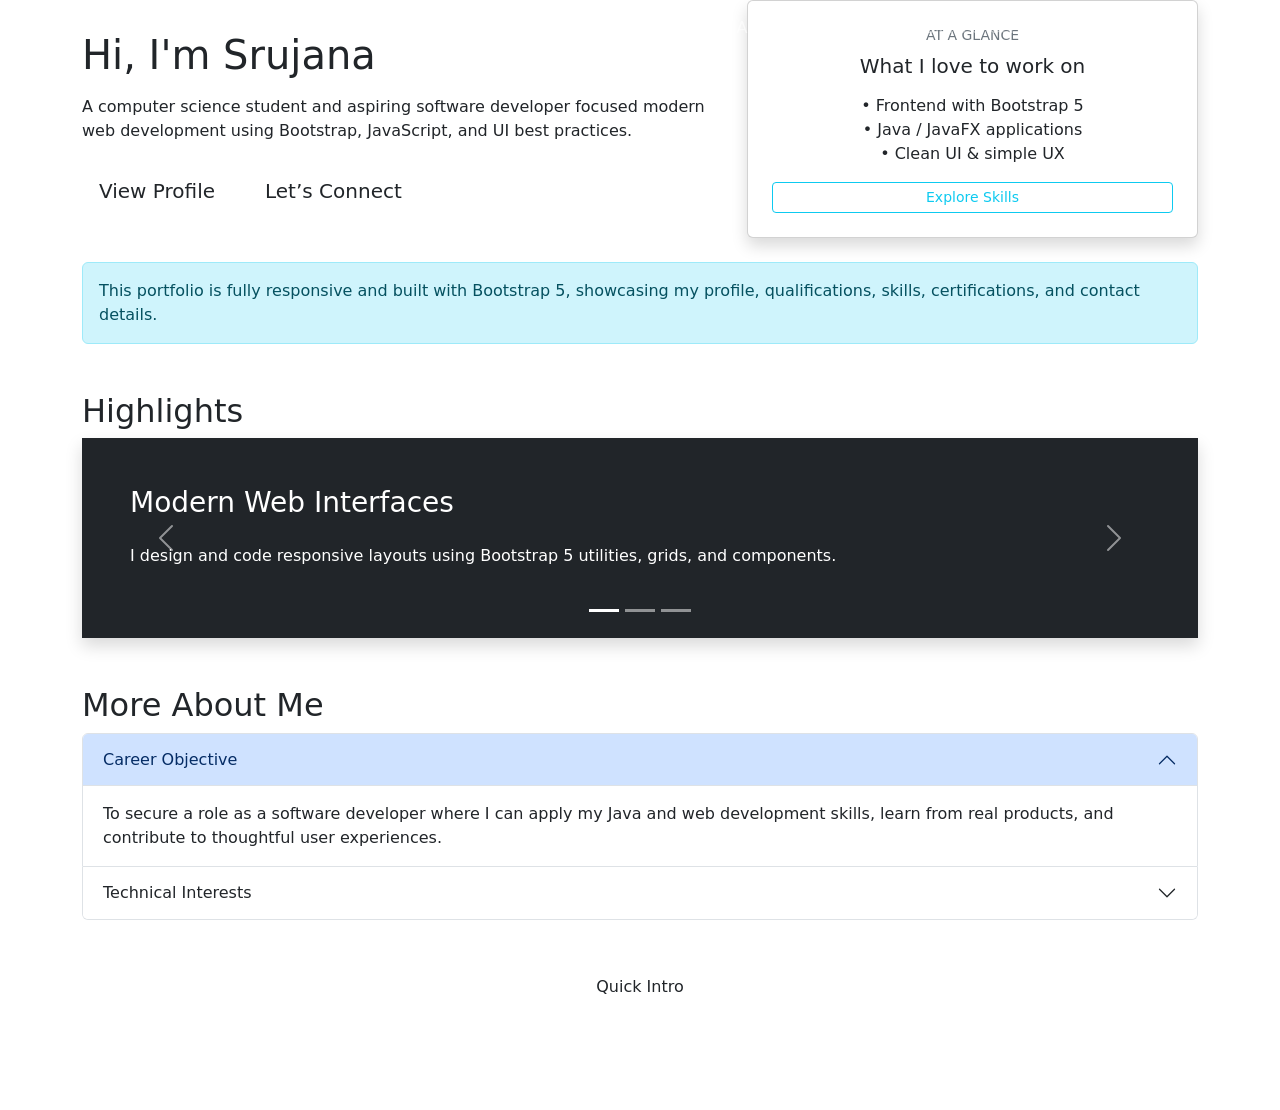
==== index.html @ 4a3a36aa "Add files via upload" ====
<!doctype html>
<html lang="en">
<head>
  <meta charset="utf-8">
  <meta name="viewport" content="width=device-width, initial-scale=1">
  <title>My Portfolio - Home</title>
  <link href="https://cdn.jsdelivr.net/npm/bootstrap@5.3.3/dist/css/bootstrap.min.css" rel="stylesheet">
  <link rel="stylesheet" href="css/style.css">
</head>
<body>

<nav class="navbar navbar-expand-lg navbar-dark fixed-top">
  <div class="container">
    <a class="navbar-brand" href="index.html">SRUJANA.</a>
    <button class="navbar-toggler" type="button" data-bs-toggle="collapse"
            data-bs-target="#navbarNavDropdown" aria-controls="navbarNavDropdown"
            aria-expanded="false" aria-label="Toggle navigation">
      <span class="navbar-toggler-icon"></span>
    </button>
    <div class="collapse navbar-collapse" id="navbarNavDropdown">
      <ul class="navbar-nav ms-auto">
        <li class="nav-item">
          <a class="nav-link active" href="index.html">Home</a>
        </li>
        <li class="nav-item">
          <a class="nav-link" href="about.html">About</a>
        </li>
        <li class="nav-item">
          <a class="nav-link" href="qualifications.html">Qualifications</a>
        </li>
        <li class="nav-item dropdown">
          <a class="nav-link dropdown-toggle" href="#" id="navbarDropdown"
             role="button" data-bs-toggle="dropdown" aria-expanded="false">
            Skills & Certifications
          </a>
          <ul class="dropdown-menu dropdown-menu-end" aria-labelledby="navbarDropdown">
            <li><a class="dropdown-item" href="skills.html">Skills</a></li>
            <li><a class="dropdown-item" href="certifications.html">Certifications</a></li>
          </ul>
        </li>
        <li class="nav-item">
          <a class="nav-link" href="contact.html">Contact</a>
        </li>
      </ul>
    </div>
  </div>
</nav>

<section class="hero">
  <div class="container">
    <div class="row align-items-center g-4">
      <div class="col-lg-7">
        <p class="hero-subtitle mb-2"> </p>
        <h1 class="hero-title mb-3">
          Hi, I'm <span class="hero-highlight">Srujana</span><br>
        
        </h1>
        <p class="hero-lead mb-4">
          A computer science student and aspiring software developer focused  modern web development using Bootstrap, JavaScript, and UI best practices.
        </p>
        <div class="d-flex flex-wrap gap-3">
          <a href="about.html" class="btn btn-main btn-lg">View Profile</a>
          <a href="contact.html" class="btn btn-ghost btn-lg">Let’s Connect</a>
        </div>
      </div>
      <div class="col-lg-5 text-center">
        <div class="card shadow p-4">
          <p class="text-uppercase small text-secondary mb-2">At a glance</p>
          <h5 class="mb-3">What I love to work on</h5>
          <ul class="list-unstyled mb-3">
            <li>• Frontend with Bootstrap 5</li>
            <li>• Java / JavaFX applications</li>
            <li>• Clean UI & simple UX</li>
          </ul>
          <a href="skills.html" class="btn btn-outline-info btn-sm">Explore Skills</a>
        </div>
      </div>
    </div>
  </div>
</section>

<div class="container mt-4">
  <div class="alert alert-info" role="alert">
    This portfolio is fully responsive and built with Bootstrap 5, showcasing my profile, qualifications, skills, certifications, and contact details.
  </div>
</div>

<div class="container my-5">
  <h2 class="section-title">Highlights</h2>
  <div id="highlightCarousel" class="carousel slide" data-bs-ride="carousel">
    <div class="carousel-indicators">
      <button type="button" data-bs-target="#highlightCarousel" data-bs-slide-to="0" class="active" aria-current="true"></button>
      <button type="button" data-bs-target="#highlightCarousel" data-bs-slide-to="1"></button>
      <button type="button" data-bs-target="#highlightCarousel" data-bs-slide-to="2"></button>
    </div>
    <div class="carousel-inner shadow">
      <div class="carousel-item active bg-dark text-white p-5" style="min-height:200px;">
        <div class="d-flex flex-column justify-content-center h-100">
          <h3>Modern Web Interfaces</h3>
          <p class="mt-3">I design and code responsive layouts using Bootstrap 5 utilities, grids, and components.</p>
        </div>
      </div>
      <div class="carousel-item bg-primary text-white p-5" style="min-height:200px;">
        <div class="d-flex flex-column justify-content-center h-100">
          <h3>Strong Academic Foundation</h3>
          <p class="mt-3">My academic work reflects solid fundamentals in programming, algorithms, and software engineering.</p>
        </div>
      </div>
      <div class="carousel-item bg-secondary text-white p-5" style="min-height:200px;">
        <div class="d-flex flex-column justify-content-center h-100">
          <h3>Certified Skills</h3>
          <p class="mt-3">Several online certifications back my continuous learning in web and Java development.</p>
        </div>
      </div>
    </div>
    <button class="carousel-control-prev" type="button" data-bs-target="#highlightCarousel" data-bs-slide="prev">
      <span class="carousel-control-prev-icon"></span>
      <span class="visually-hidden">Previous</span>
    </button>
    <button class="carousel-control-next" type="button" data-bs-target="#highlightCarousel" data-bs-slide="next">
      <span class="carousel-control-next-icon"></span>
      <span class="visually-hidden">Next</span>
    </button>
  </div>
</div>

<div class="container my-5">
  <h2 class="section-title">More About Me</h2>
  <div class="accordion" id="aboutAccordion">
    <div class="accordion-item">
      <h2 class="accordion-header" id="headingOne">
        <button class="accordion-button" type="button" data-bs-toggle="collapse"
                data-bs-target="#collapseOne" aria-expanded="true" aria-controls="collapseOne">
          Career Objective
        </button>
      </h2>
      <div id="collapseOne" class="accordion-collapse collapse show"
           aria-labelledby="headingOne" data-bs-parent="#aboutAccordion">
        <div class="accordion-body">
          To secure a role as a software developer where I can apply my Java and web development skills, learn from real products, and contribute to thoughtful user experiences.
        </div>
      </div>
    </div>
    <div class="accordion-item">
      <h2 class="accordion-header" id="headingTwo">
        <button class="accordion-button collapsed" type="button" data-bs-toggle="collapse"
                data-bs-target="#collapseTwo" aria-expanded="false" aria-controls="collapseTwo">
          Technical Interests
        </button>
      </h2>
      <div id="collapseTwo" class="accordion-collapse collapse"
           aria-labelledby="headingTwo" data-bs-parent="#aboutAccordion">
        <div class="accordion-body">
          Frontend development with Bootstrap and JavaScript, Java/JavaFX applications, UI design, and growth experiments for digital products.
        </div>
      </div>
    </div>
  </div>
</div>

<div class="container text-center my-4">
  <button type="button" class="btn btn-main" data-bs-toggle="modal" data-bs-target="#introModal">
    Quick Intro
  </button>
</div>

<div class="modal fade" id="introModal" tabindex="-1" aria-labelledby="introModalLabel" aria-hidden="true">
  <div class="modal-dialog">
    <div class="modal-content">
      <div class="modal-header">
        <h1 class="modal-title fs-5" id="introModalLabel">About This Portfolio</h1>
        <button type="button" class="btn-close" data-bs-dismiss="modal" aria-label="Close"></button>
      </div>
      <div class="modal-body">
        This portfolio demonstrates Bootstrap 5 components such as navbar, grid system, cards, buttons, forms, tables, progress bars, badges, alerts, modal, accordion, dropdown, and carousel in a single cohesive design.
      </div>
      <div class="modal-footer">
        <button type="button" class="btn btn-ghost" data-bs-dismiss="modal">Close</button>
        <a href="about.html" class="btn btn-main">Go to About</a>
      </div>
    </div>
  </div>
</div>

<footer class="text-white text-center py-3">
  <small>&copy; 2026 Srujana Byagari. All rights reserved.</small>
</footer>

<script src="https://cdn.jsdelivr.net/npm/bootstrap@5.3.3/dist/js/bootstrap.bundle.min.js"></script>
</body>
</html>
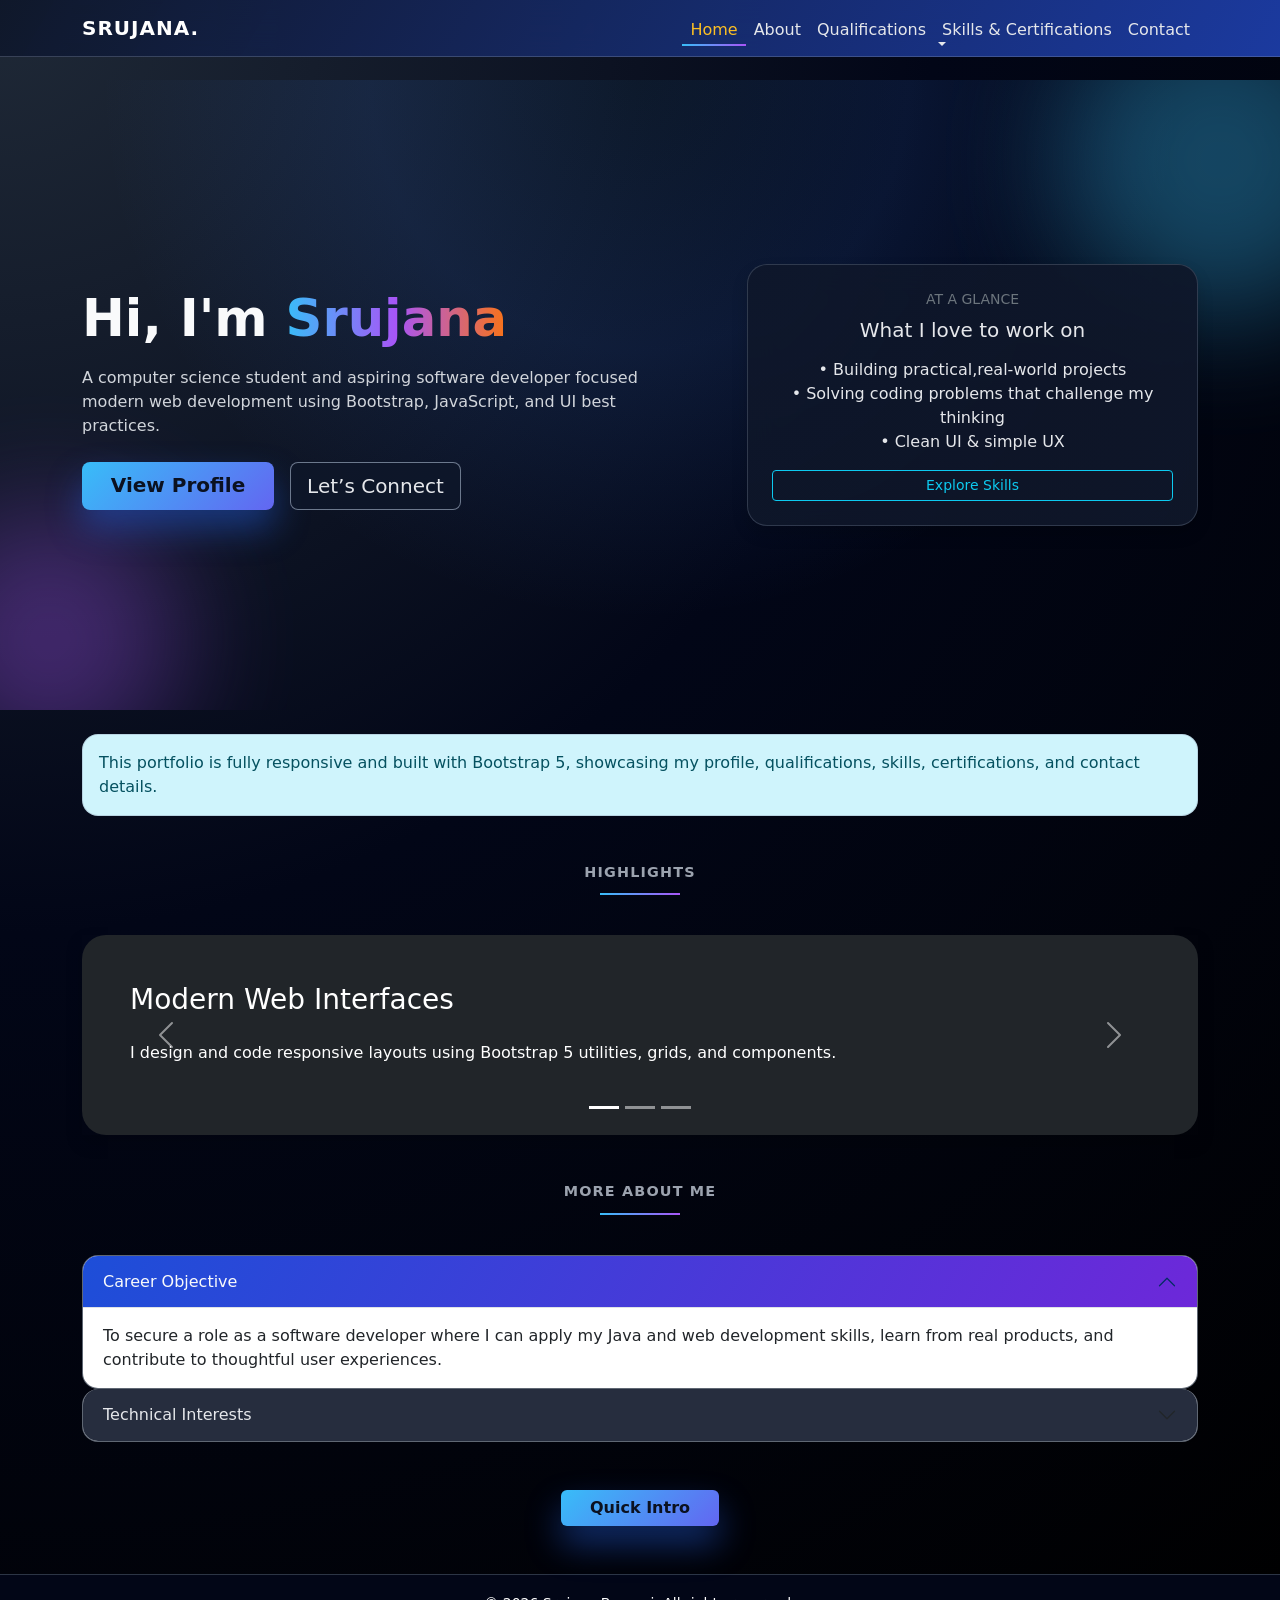
==== commit ea6bb3b3: "Add files via upload" ====
--- a/index.html
+++ b/index.html
@@ -68,8 +68,8 @@
           <p class="text-uppercase small text-secondary mb-2">At a glance</p>
           <h5 class="mb-3">What I love to work on</h5>
           <ul class="list-unstyled mb-3">
-            <li>• Frontend with Bootstrap 5</li>
-            <li>• Java / JavaFX applications</li>
+            <li>• Building practical,real-world projects</li>
+            <li>• Solving coding problems that challenge my thinking</li>
             <li>• Clean UI & simple UX</li>
           </ul>
           <a href="skills.html" class="btn btn-outline-info btn-sm">Explore Skills</a>
--- a/css/style.css
+++ b/css/style.css
@@ -0,0 +1,293 @@
+/* Global */
+*,
+*::before,
+*::after {
+    box-sizing: border-box;
+}
+
+body {
+    padding-top: 80px;
+    font-family: system-ui, -apple-system, BlinkMacSystemFont, "Segoe UI", sans-serif;
+    background: radial-gradient(circle at top left, #1f2937 0%, #020617 45%, #000 100%);
+    color: #e5e7eb;
+}
+
+/* Gradient / Glass navbar */
+.navbar {
+    backdrop-filter: blur(18px);
+    background: linear-gradient(120deg, rgba(15,23,42,0.95), rgba(30,64,175,0.9));
+    border-bottom: 1px solid rgba(148,163,184,0.3);
+}
+
+.navbar-brand {
+    font-weight: 700;
+    letter-spacing: 0.05em;
+}
+
+.navbar-nav .nav-link {
+    font-weight: 500;
+    color: #e5e7eb !important;
+    position: relative;
+    padding-bottom: 0.3rem;
+}
+
+.navbar-nav .nav-link::after {
+    content: "";
+    position: absolute;
+    left: 0;
+    bottom: 0;
+    width: 0;
+    height: 2px;
+    background: linear-gradient(90deg, #38bdf8, #a855f7);
+    transition: width 0.25s ease-out;
+}
+
+.navbar-nav .nav-link:hover::after,
+.navbar-nav .nav-link.active::after {
+    width: 100%;
+}
+
+.navbar-nav .nav-link.active {
+    color: #fbbf24 !important;
+}
+
+/* Hero section */
+.hero {
+    min-height: 70vh;
+    display: flex;
+    align-items: center;
+    justify-content: center;
+    text-align: left;
+    background: radial-gradient(circle at top, rgba(56,189,248,0.05), rgba(59,130,246,0.12), transparent 60%);
+    color: #f9fafb;
+    position: relative;
+    overflow: hidden;
+}
+
+.hero::before,
+.hero::after {
+    content: "";
+    position: absolute;
+    border-radius: 999px;
+    filter: blur(60px);
+    opacity: 0.7;
+}
+
+.hero::before {
+    width: 320px;
+    height: 320px;
+    background: rgba(56,189,248,0.5);
+    top: -80px;
+    right: -100px;
+}
+
+.hero::after {
+    width: 260px;
+    height: 260px;
+    background: rgba(168,85,247,0.5);
+    bottom: -60px;
+    left: -80px;
+}
+
+.hero .container {
+    position: relative;
+    z-index: 1;
+}
+
+.hero-subtitle {
+    text-transform: uppercase;
+    letter-spacing: 0.2em;
+    font-size: 0.85rem;
+    color: #9ca3af;
+}
+
+.hero-title {
+    font-size: clamp(2.5rem, 4vw, 3.5rem);
+    font-weight: 800;
+}
+
+.hero-highlight {
+    background: linear-gradient(90deg, #38bdf8, #a855f7, #f97316);
+    -webkit-background-clip: text;
+    color: transparent;
+}
+
+.hero-lead {
+    max-width: 560px;
+    color: #d1d5db;
+}
+
+/* Fancy buttons */
+.btn-main {
+    background: linear-gradient(135deg, #38bdf8, #6366f1);
+    border: none;
+    color: #0b1120;
+    font-weight: 600;
+    padding-inline: 1.8rem;
+    box-shadow: 0 18px 35px rgba(37,99,235,0.45);
+}
+
+.btn-main:hover {
+    filter: brightness(1.08);
+    box-shadow: 0 22px 45px rgba(79,70,229,0.6);
+}
+
+.btn-ghost {
+    border: 1px solid rgba(148,163,184,0.7);
+    color: #e5e7eb;
+    background: rgba(15,23,42,0.85);
+}
+
+.btn-ghost:hover {
+    background: rgba(30,64,175,0.85);
+    border-color: rgba(129,140,248,0.9);
+}
+
+/* Section titles */
+.section-title {
+    margin-bottom: 2.5rem;
+    text-align: center;
+    font-weight: 700;
+    letter-spacing: 0.08em;
+    text-transform: uppercase;
+    font-size: 0.9rem;
+    color: #9ca3af;
+}
+
+.section-title::after {
+    content: "";
+    display: block;
+    width: 80px;
+    height: 2px;
+    margin: 0.75rem auto 0;
+    background: linear-gradient(90deg, #38bdf8, #a855f7);
+}
+
+/* Glass cards */
+.card {
+    border: 1px solid rgba(148,163,184,0.25);
+    background: radial-gradient(circle at top left, rgba(15,23,42,0.85), rgba(15,23,42,0.95));
+    backdrop-filter: blur(16px);
+    color: #e5e7eb;
+    border-radius: 1.25rem;
+}
+
+.card.shadow {
+    box-shadow: 0 24px 60px rgba(15,23,42,0.9);
+}
+
+.card-title {
+    font-weight: 700;
+}
+
+/* Profile image */
+.profile-img {
+    max-width: 220px;
+    border-radius: 999px;
+    object-fit: cover;
+    border: 3px solid rgba(148,163,184,0.6);
+    box-shadow: 0 24px 60px rgba(15,23,42, 0.9);
+}
+
+/* Table styling */
+.table {
+    color: #e5e7eb;
+}
+
+.table thead {
+    background: linear-gradient(90deg, #1e293b, #0f172a);
+}
+
+.table-striped > tbody > tr:nth-of-type(odd) {
+    --bs-table-accent-bg: rgba(15,23,42,0.8);
+}
+
+/* Progress bars */
+.progress {
+    background-color: rgba(15,23,42,0.9);
+    border-radius: 999px;
+    overflow: hidden;
+    border: 1px solid rgba(55,65,81,0.8);
+}
+
+.progress-bar {
+    font-size: 0.8rem;
+    font-weight: 600;
+}
+
+/* List group */
+.list-group-item {
+    background-color: rgba(15,23,42,0.9);
+    color: #e5e7eb;
+    border-color: rgba(55,65,81,0.7);
+}
+
+/* Alerts */
+.alert {
+    border-radius: 1rem;
+    border: 1px solid rgba(148,163,184,0.4);
+}
+
+/* Accordion */
+.accordion-item {
+    border-radius: 1rem !important;
+    overflow: hidden;
+    border: 1px solid rgba(55,65,81,0.8);
+}
+
+.accordion-button {
+    background-color: rgba(15,23,42,0.9);
+    color: #e5e7eb;
+}
+
+.accordion-button:not(.collapsed) {
+    background: linear-gradient(120deg, #1d4ed8, #6d28d9);
+    color: #f9fafb;
+}
+
+/* Carousel */
+.carousel-inner > .carousel-item {
+    border-radius: 1.5rem;
+}
+
+/* Forms */
+.form-control,
+.input-group-text,
+.form-select {
+    background-color: rgba(15,23,42,0.9);
+    border-color: rgba(75,85,99,0.9);
+    color: #e5e7eb;
+}
+
+.form-control:focus,
+.form-select:focus {
+    border-color: #38bdf8;
+    box-shadow: 0 0 0 0.2rem rgba(56,189,248,0.25);
+}
+
+/* Footer */
+footer {
+    margin-top: 3rem;
+    background: radial-gradient(circle at top, #020617, #020617);
+    border-top: 1px solid rgba(55,65,81,0.8);
+}
+
+/* Small tweaks */
+.badge {
+    border-radius: 999px;
+}
+
+/* Responsive tweaks */
+@media (max-width: 576px) {
+    body {
+        padding-top: 70px;
+    }
+
+    .hero {
+        text-align: center;
+    }
+
+    .hero-lead {
+        margin-inline: auto;
+    }
+}
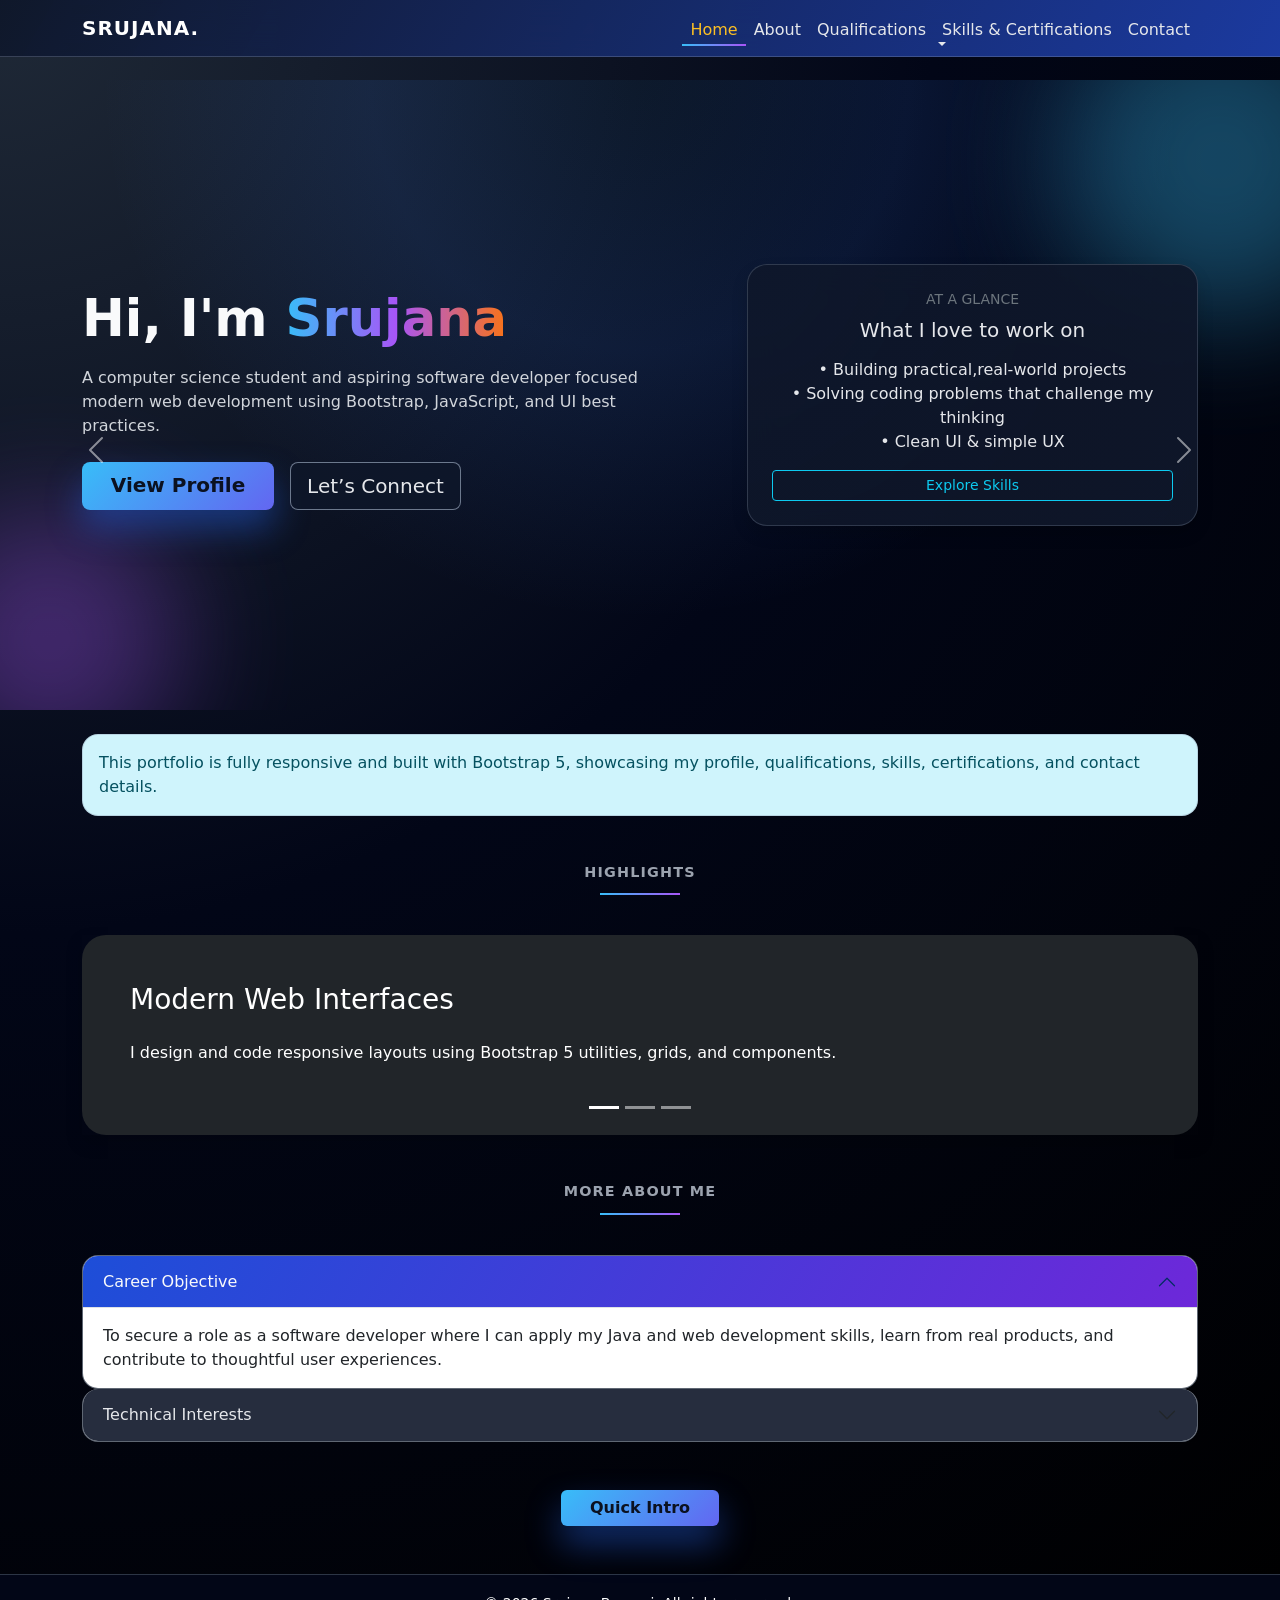
==== commit 0ad661df: "Add files via upload" ====
--- a/index.html
+++ b/index.html
@@ -100,13 +100,9 @@
           <p class="mt-3">I design and code responsive layouts using Bootstrap 5 utilities, grids, and components.</p>
         </div>
       </div>
-      <div class="carousel-item bg-primary text-white p-5" style="min-height:200px;">
-        <div class="d-flex flex-column justify-content-center h-100">
-          <h3>Strong Academic Foundation</h3>
-          <p class="mt-3">My academic work reflects solid fundamentals in programming, algorithms, and software engineering.</p>
-        </div>
+      
       </div>
-      <div class="carousel-item bg-secondary text-white p-5" style="min-height:200px;">
+      <div class="carousel-item bg-dark text-white p-5" style="min-height:200px;">
         <div class="d-flex flex-column justify-content-center h-100">
           <h3>Certified Skills</h3>
           <p class="mt-3">Several online certifications back my continuous learning in web and Java development.</p>
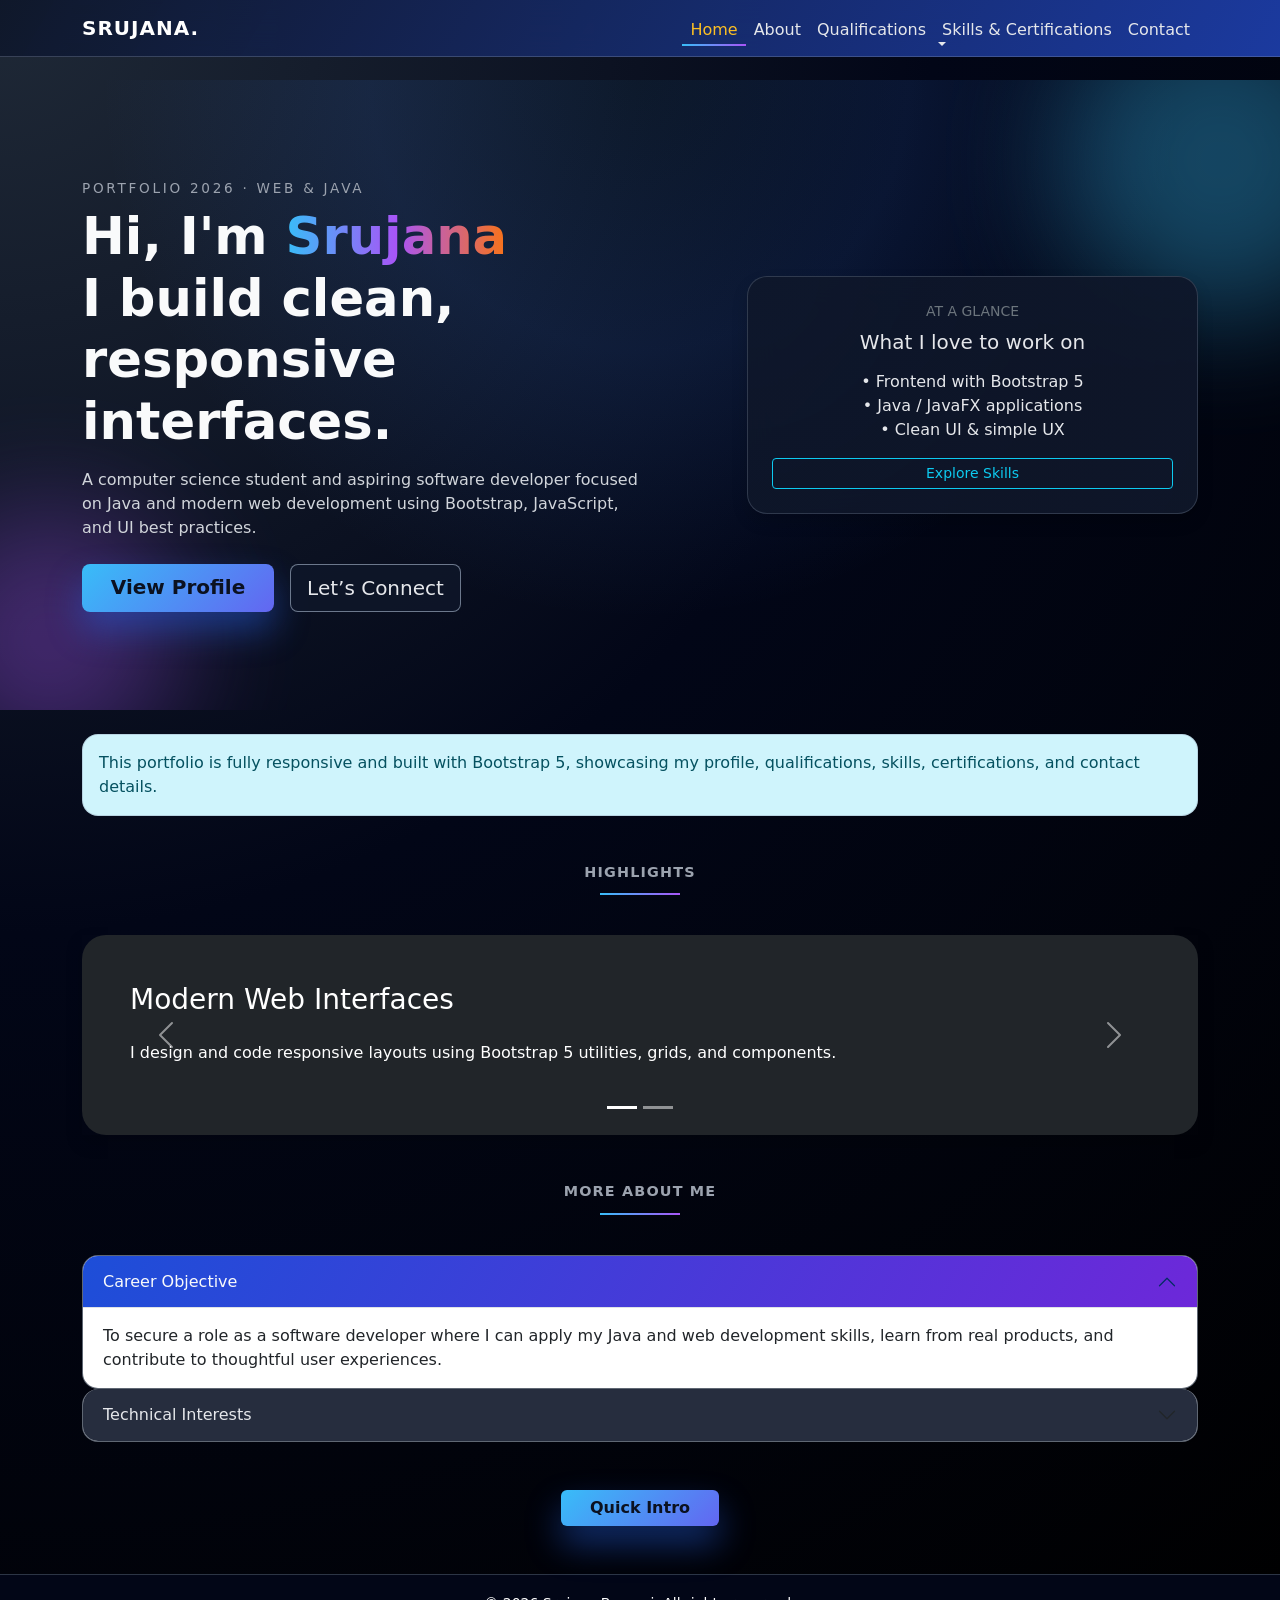
==== commit 1e1f6eee: "Add files via upload" ====
--- a/index.html
+++ b/index.html
@@ -50,13 +50,13 @@
   <div class="container">
     <div class="row align-items-center g-4">
       <div class="col-lg-7">
-        <p class="hero-subtitle mb-2"> </p>
+        <p class="hero-subtitle mb-2">Portfolio 2026 · Web & Java</p>
         <h1 class="hero-title mb-3">
           Hi, I'm <span class="hero-highlight">Srujana</span><br>
-        
+          I build clean, responsive interfaces.
         </h1>
         <p class="hero-lead mb-4">
-          A computer science student and aspiring software developer focused  modern web development using Bootstrap, JavaScript, and UI best practices.
+          A computer science student and aspiring software developer focused on Java and modern web development using Bootstrap, JavaScript, and UI best practices.
         </p>
         <div class="d-flex flex-wrap gap-3">
           <a href="about.html" class="btn btn-main btn-lg">View Profile</a>
@@ -68,8 +68,8 @@
           <p class="text-uppercase small text-secondary mb-2">At a glance</p>
           <h5 class="mb-3">What I love to work on</h5>
           <ul class="list-unstyled mb-3">
-            <li>• Building practical,real-world projects</li>
-            <li>• Solving coding problems that challenge my thinking</li>
+            <li>• Frontend with Bootstrap 5</li>
+            <li>• Java / JavaFX applications</li>
             <li>• Clean UI & simple UX</li>
           </ul>
           <a href="skills.html" class="btn btn-outline-info btn-sm">Explore Skills</a>
@@ -85,13 +85,13 @@
   </div>
 </div>
 
+<!-- HIGHLIGHTS: now only 2 slides -->
 <div class="container my-5">
   <h2 class="section-title">Highlights</h2>
   <div id="highlightCarousel" class="carousel slide" data-bs-ride="carousel">
     <div class="carousel-indicators">
       <button type="button" data-bs-target="#highlightCarousel" data-bs-slide-to="0" class="active" aria-current="true"></button>
       <button type="button" data-bs-target="#highlightCarousel" data-bs-slide-to="1"></button>
-      <button type="button" data-bs-target="#highlightCarousel" data-bs-slide-to="2"></button>
     </div>
     <div class="carousel-inner shadow">
       <div class="carousel-item active bg-dark text-white p-5" style="min-height:200px;">
@@ -100,9 +100,7 @@
           <p class="mt-3">I design and code responsive layouts using Bootstrap 5 utilities, grids, and components.</p>
         </div>
       </div>
-      
-      </div>
-      <div class="carousel-item bg-dark text-white p-5" style="min-height:200px;">
+      <div class="carousel-item bg-secondary text-white p-5" style="min-height:200px;">
         <div class="d-flex flex-column justify-content-center h-100">
           <h3>Certified Skills</h3>
           <p class="mt-3">Several online certifications back my continuous learning in web and Java development.</p>
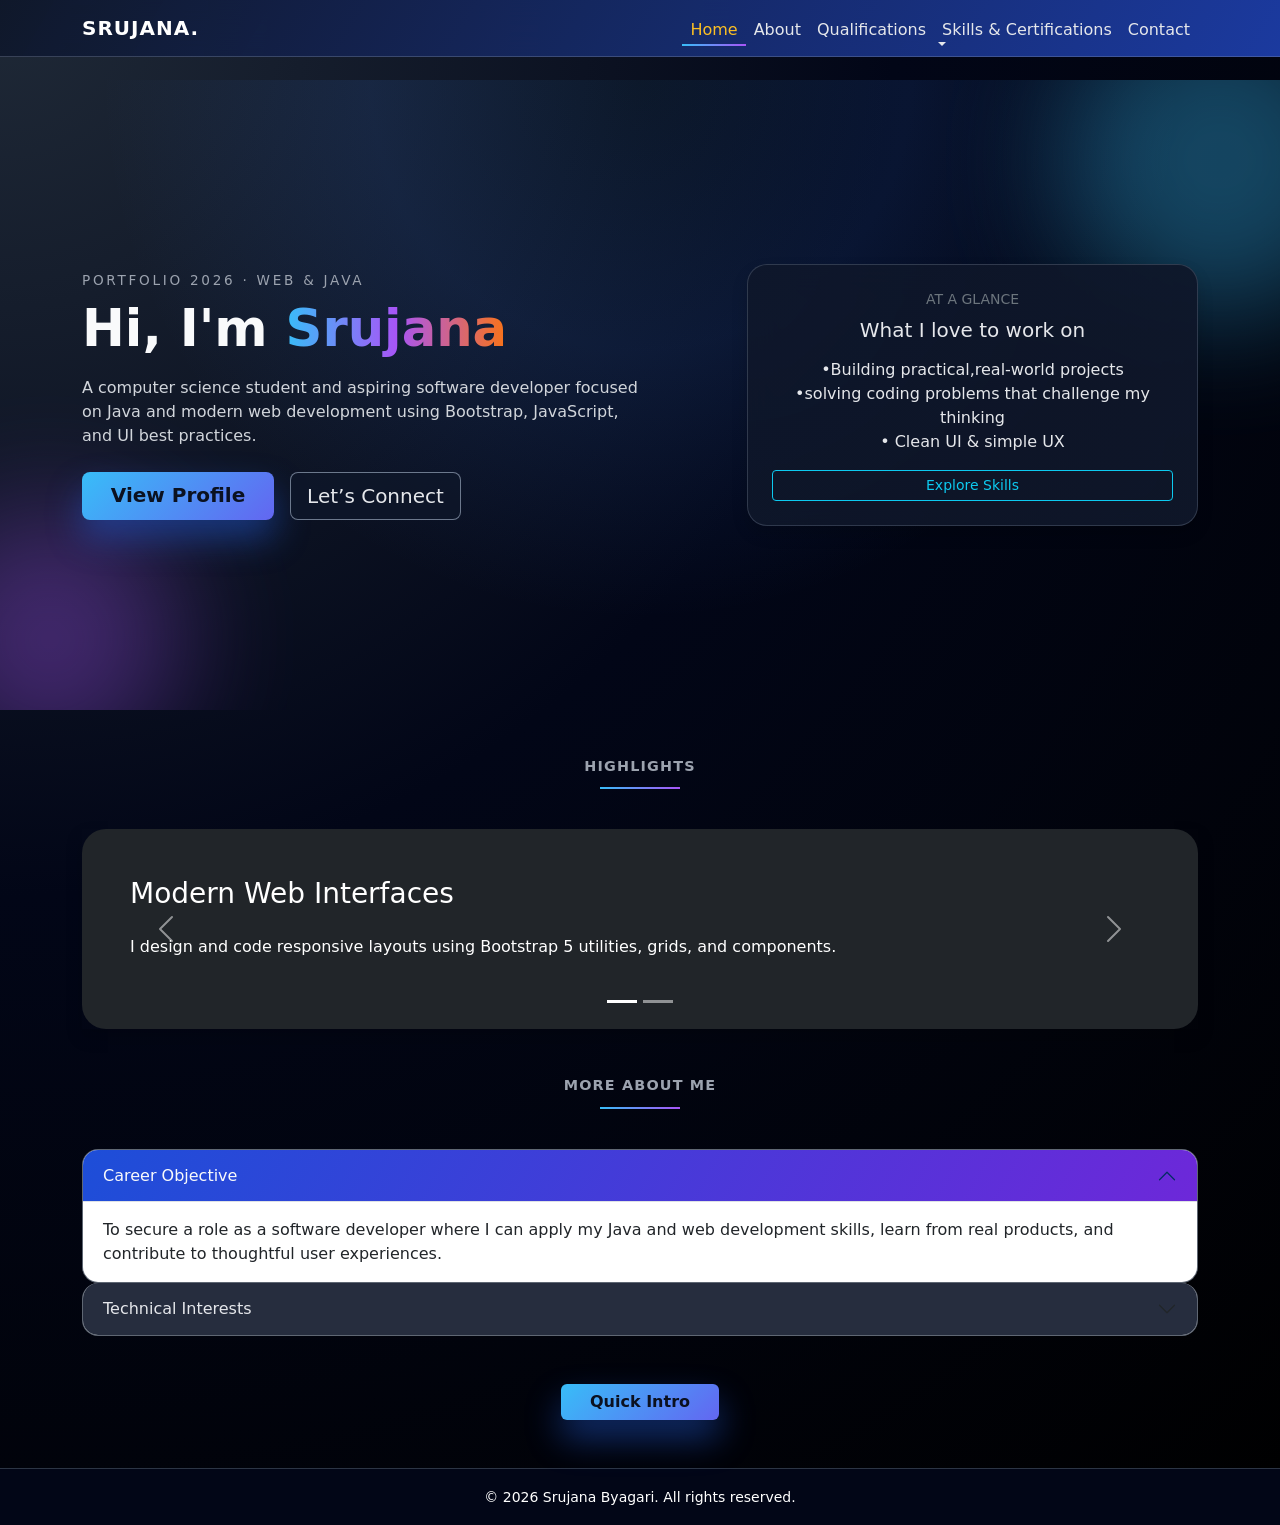
==== commit 50a66f56: "Add files via upload" ====
--- a/index.html
+++ b/index.html
@@ -53,7 +53,7 @@
         <p class="hero-subtitle mb-2">Portfolio 2026 · Web & Java</p>
         <h1 class="hero-title mb-3">
           Hi, I'm <span class="hero-highlight">Srujana</span><br>
-          I build clean, responsive interfaces.
+          
         </h1>
         <p class="hero-lead mb-4">
           A computer science student and aspiring software developer focused on Java and modern web development using Bootstrap, JavaScript, and UI best practices.
@@ -68,8 +68,8 @@
           <p class="text-uppercase small text-secondary mb-2">At a glance</p>
           <h5 class="mb-3">What I love to work on</h5>
           <ul class="list-unstyled mb-3">
-            <li>• Frontend with Bootstrap 5</li>
-            <li>• Java / JavaFX applications</li>
+            <li>•Building practical,real-world projects </li>
+            <li>•solving coding problems that challenge my thinking </li>
             <li>• Clean UI & simple UX</li>
           </ul>
           <a href="skills.html" class="btn btn-outline-info btn-sm">Explore Skills</a>
@@ -79,11 +79,7 @@
   </div>
 </section>
 
-<div class="container mt-4">
-  <div class="alert alert-info" role="alert">
-    This portfolio is fully responsive and built with Bootstrap 5, showcasing my profile, qualifications, skills, certifications, and contact details.
-  </div>
-</div>
+
 
 <!-- HIGHLIGHTS: now only 2 slides -->
 <div class="container my-5">
